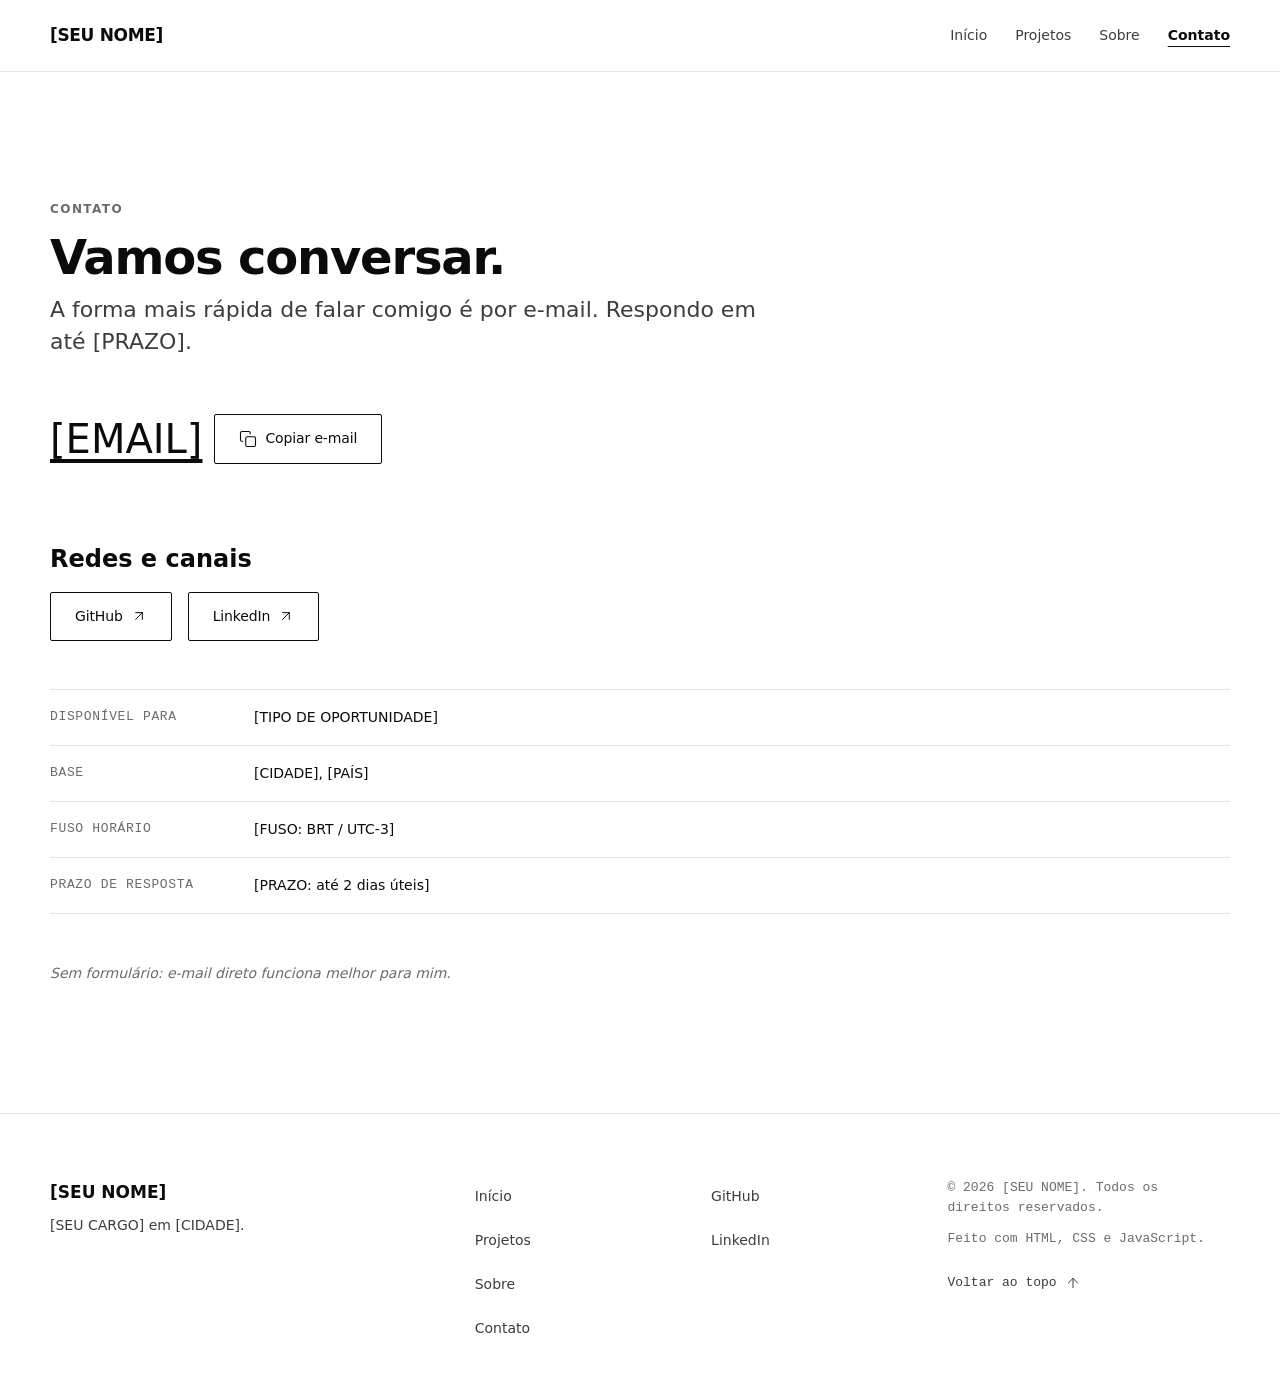
==== contato.html @ 024c649b "feat: implementa site pessoal e portfolio minimalista editorial" ====
<!DOCTYPE html>
<html lang="pt-BR">
<head>
  <meta charset="UTF-8" />
  <meta name="viewport" content="width=device-width, initial-scale=1.0" />
  <!-- TODO(content): substituir pelo nome real -->
  <title>Contato — [SEU NOME]</title>
  <meta name="description" content="Fale com [SEU NOME] por e-mail ou redes sociais. Disponível para [TIPO DE OPORTUNIDADE]." />
  <!-- TODO(content): substituir pelo usuário real do GitHub -->
  <link rel="canonical" href="https://[USUARIO].github.io/contato.html" />

  <!-- Open Graph textual -->
  <meta property="og:type" content="website" />
  <meta property="og:locale" content="pt_BR" />
  <!-- TODO(content): substituir nome e dados OG -->
  <meta property="og:site_name" content="[SEU NOME]" />
  <meta property="og:title" content="Contato — [SEU NOME]" />
  <meta property="og:description" content="Fale com [SEU NOME] por e-mail ou redes sociais. Disponível para [TIPO DE OPORTUNIDADE]." />
  <meta property="og:url" content="https://[USUARIO].github.io/contato.html" />
  <meta name="twitter:card" content="summary" />
  <meta name="theme-color" content="#ffffff" />

  <link rel="stylesheet" href="assets/css/styles.css" />
</head>
<body>
  <a href="#main-content" class="skip-link">Pular para o conteúdo</a>

  <!-- Header Global -->
  <header class="site-header">
    <div class="container site-header__inner">
      <!-- TODO(content): substituir pelo nome real ou marca -->
      <a href="index.html" class="brand" aria-label="Página inicial">[SEU NOME]</a>

      <nav class="site-nav" aria-label="Navegação principal">
        <ul class="site-nav__list">
          <li><a href="index.html" class="site-nav__link">Início</a></li>
          <li><a href="projetos.html" class="site-nav__link">Projetos</a></li>
          <li><a href="sobre.html" class="site-nav__link">Sobre</a></li>
          <li><a href="contato.html" class="site-nav__link" aria-current="page">Contato</a></li>
        </ul>
      </nav>

      <button type="button" class="nav-toggle" data-nav-toggle aria-expanded="false" aria-controls="mobile-nav" aria-label="Abrir menu">
        <svg class="icon icon-menu" width="20" height="20" viewBox="0 0 24 24" fill="none" stroke="currentColor" stroke-width="1.5" stroke-linecap="round" stroke-linejoin="round" aria-hidden="true" focusable="false">
          <line x1="3" y1="12" x2="21" y2="12"></line>
          <line x1="3" y1="6" x2="21" y2="6"></line>
          <line x1="3" y1="18" x2="21" y2="18"></line>
        </svg>
        <svg class="icon icon-close" width="20" height="20" viewBox="0 0 24 24" fill="none" stroke="currentColor" stroke-width="1.5" stroke-linecap="round" stroke-linejoin="round" aria-hidden="true" focusable="false" style="display: none;">
          <line x1="18" y1="6" x2="6" y2="18"></line>
          <line x1="6" y1="6" x2="18" y2="18"></line>
        </svg>
      </button>
    </div>
  </header>

  <!-- Menu Mobile Overlay -->
  <nav id="mobile-nav" class="mobile-menu" data-mobile-menu aria-label="Navegação mobile">
    <ul class="mobile-menu__list">
      <li class="mobile-menu__item"><a href="index.html" class="mobile-menu__link">Início</a></li>
      <li class="mobile-menu__item"><a href="projetos.html" class="mobile-menu__link">Projetos</a></li>
      <li class="mobile-menu__item"><a href="sobre.html" class="mobile-menu__link">Sobre</a></li>
      <li class="mobile-menu__item"><a href="contato.html" class="mobile-menu__link" aria-current="page">Contato</a></li>
    </ul>
  </nav>

  <main id="main-content">
    <section class="section" id="contato-detalhes">
      <div class="container">
        <!-- Cabeçalho da Página -->
        <div class="section-head">
          <span class="section-head__label">Contato</span>
          <h1 class="section-head__title">Vamos conversar.</h1>
          <!-- TODO(content): prazo de resposta -->
          <p class="section-head__lead">A forma mais rápida de falar comigo é por e-mail. Respondo em até [PRAZO].</p>
        </div>

        <!-- Bloco de E-mail com Ação de Copiar -->
        <div class="contact-email-box">
          <div class="contact-email-box__main">
            <!-- TODO(content): e-mail real -->
            <a href="mailto:[EMAIL]" class="contact-email-box__link">[EMAIL]</a>
            <!-- TODO(content): substituir data-email pelo e-mail real -->
            <button type="button" class="btn btn--secondary" data-copy-email data-email="[EMAIL]" data-feedback-id="contact-feedback">
              <svg class="icon icon-copy" width="18" height="18" viewBox="0 0 24 24" fill="none" stroke="currentColor" stroke-width="1.5" stroke-linecap="round" stroke-linejoin="round" aria-hidden="true" focusable="false">
                <rect x="9" y="9" width="13" height="13" rx="2" ry="2"></rect>
                <path d="M5 15H4a2 2 0 0 1-2-2V4a2 2 0 0 1 2-2h9a2 2 0 0 1 2 2v1"></path>
              </svg>
              <span>Copiar e-mail</span>
            </button>
          </div>
          <span class="copy-feedback" data-copy-feedback="contact-feedback" aria-live="polite"></span>
        </div>

        <!-- Redes Sociais com SVGs Inline -->
        <div style="margin-top: var(--space-6);">
          <h2 style="font-size: var(--fs-h3); margin-bottom: var(--space-3);">Redes e canais</h2>
          <div style="display: flex; flex-wrap: wrap; gap: var(--space-4);">
            <!-- TODO(content): link do github -->
            <a href="https://github.com/[USUARIO]" class="btn btn--secondary" target="_blank" rel="noopener noreferrer">
              GitHub
              <span class="sr-only">(abre em nova aba)</span>
              <svg class="icon" width="16" height="16" viewBox="0 0 24 24" fill="none" stroke="currentColor" stroke-width="1.5" stroke-linecap="round" stroke-linejoin="round" aria-hidden="true" focusable="false">
                <line x1="7" y1="17" x2="17" y2="7"></line>
                <polyline points="7 7 17 7 17 17"></polyline>
              </svg>
            </a>
            <!-- TODO(content): link do linkedin -->
            <a href="https://www.linkedin.com/in/[USUARIO]/" class="btn btn--secondary" target="_blank" rel="noopener noreferrer">
              LinkedIn
              <span class="sr-only">(abre em nova aba)</span>
              <svg class="icon" width="16" height="16" viewBox="0 0 24 24" fill="none" stroke="currentColor" stroke-width="1.5" stroke-linecap="round" stroke-linejoin="round" aria-hidden="true" focusable="false">
                <line x1="7" y1="17" x2="17" y2="7"></line>
                <polyline points="7 7 17 7 17 17"></polyline>
              </svg>
            </a>
          </div>
        </div>

        <!-- Tabela / Lista de Detalhes -->
        <dl class="contact-details">
          <div class="contact-details__row">
            <dt class="contact-details__dt">Disponível para</dt>
            <!-- TODO(content): tipo de oportunidade -->
            <dd class="contact-details__dd">[TIPO DE OPORTUNIDADE]</dd>
          </div>
          <div class="contact-details__row">
            <dt class="contact-details__dt">Base</dt>
            <!-- TODO(content): localização -->
            <dd class="contact-details__dd">[CIDADE], [PAÍS]</dd>
          </div>
          <div class="contact-details__row">
            <dt class="contact-details__dt">Fuso horário</dt>
            <!-- TODO(content): fuso horário -->
            <dd class="contact-details__dd">[FUSO: BRT / UTC-3]</dd>
          </div>
          <div class="contact-details__row">
            <dt class="contact-details__dt">Prazo de resposta</dt>
            <!-- TODO(content): prazo de resposta -->
            <dd class="contact-details__dd">[PRAZO: até 2 dias úteis]</dd>
          </div>
        </dl>

        <!-- Nota Editorial -->
        <p class="contact-note">Sem formulário: e-mail direto funciona melhor para mim.</p>
      </div>
    </section>
  </main>

  <!-- Footer Global -->
  <footer class="site-footer">
    <div class="container site-footer__grid">
      <div>
        <!-- TODO(content): substituir pelo nome real e cargo -->
        <p class="site-footer__brand-title">[SEU NOME]</p>
        <p class="site-footer__tagline">[SEU CARGO] em [CIDADE].</p>
      </div>

      <nav aria-label="Navegação secundária do rodapé">
        <ul class="site-footer__nav-list">
          <li><a href="index.html" class="site-footer__link">Início</a></li>
          <li><a href="projetos.html" class="site-footer__link">Projetos</a></li>
          <li><a href="sobre.html" class="site-footer__link">Sobre</a></li>
          <li><a href="contato.html" class="site-footer__link" aria-current="page">Contato</a></li>
        </ul>
      </nav>

      <ul class="site-footer__social-list" aria-label="Redes sociais">
        <li>
          <a href="https://github.com/[USUARIO]" class="site-footer__link" target="_blank" rel="noopener noreferrer">
            GitHub <span class="sr-only">(abre em nova aba)</span>
          </a>
        </li>
        <li>
          <a href="https://www.linkedin.com/in/[USUARIO]/" class="site-footer__link" target="_blank" rel="noopener noreferrer">
            LinkedIn <span class="sr-only">(abre em nova aba)</span>
          </a>
        </li>
      </ul>

      <div class="site-footer__meta">
        <p>© <span data-year>2026</span> [SEU NOME]. Todos os direitos reservados.</p>
        <p>Feito com HTML, CSS e JavaScript.</p>
        <a href="#contato-detalhes" class="site-footer__back-to-top" data-back-to-top>
          Voltar ao topo
          <svg class="icon" width="16" height="16" viewBox="0 0 24 24" fill="none" stroke="currentColor" stroke-width="1.5" stroke-linecap="round" stroke-linejoin="round" aria-hidden="true" focusable="false">
            <line x1="12" y1="19" x2="12" y2="5"></line>
            <polyline points="5 12 12 5 19 12"></polyline>
          </svg>
        </a>
      </div>
    </div>
  </footer>

  <script src="assets/js/main.js" defer></script>
</body>
</html>
---- assets/css/styles.css ----
@layer reset, tokens, base, layout, components, utilities;

/* ==========================================================================
   Camada: Tokens do Design System
   ========================================================================== */
@layer tokens {
  :root {
    /* ---- Cor ---- */
    --color-bg: #ffffff;
    --color-bg-subtle: #f5f5f5;
    --color-ink: #0b0b0b;
    --color-ink-2: #3d3d3d;
    --color-ink-3: #6b6b6b;
    --color-line: #e4e4e4;
    --color-line-strong: #bdbdbd;
    --color-line-interactive: #8a8a8a;
    --color-inverse-bg: #0b0b0b;
    --color-inverse-ink: #ffffff;
    --color-inverse-muted: #b3b3b3;
    --color-focus: #0b0b0b;
    --color-focus-inverse: #ffffff;

    /* ---- Tipografia ---- */
    --font-sans: ui-sans-serif, system-ui, -apple-system, "Segoe UI", Roboto,
      "Helvetica Neue", Arial, sans-serif;
    --font-mono: ui-monospace, SFMono-Regular, "SF Mono", Menlo, Consolas,
      "Liberation Mono", monospace;

    --fs-display: clamp(2.75rem, 9vw, 6.5rem);
    --fs-h1: clamp(2.5rem, 6vw, 4.5rem);
    --fs-h2: clamp(2rem, 4.5vw, 3rem);
    --fs-h3: clamp(1.25rem, 1.1rem + 0.5vw, 1.5rem);
    --fs-lead: clamp(1.125rem, 1rem + 0.5vw, 1.375rem);
    --fs-body: clamp(1rem, 0.97rem + 0.15vw, 1.0625rem);
    --fs-small: 0.875rem;
    --fs-label: 0.75rem;
    --fs-mono: 0.8125rem;
    --fs-tag: 0.6875rem;

    --lh-display: 0.92;
    --lh-h1: 1;
    --lh-h2: 1.05;
    --lh-h3: 1.25;
    --lh-lead: 1.45;
    --lh-body: 1.65;
    --lh-small: 1.5;

    --tracking-display: -0.05em;
    --tracking-h1: -0.035em;
    --tracking-h2: -0.025em;
    --tracking-h3: -0.01em;
    --tracking-label: 0.12em;

    /* ---- Espaço (escala de 4px) ---- */
    --space-1: 0.25rem;  /*  4px */
    --space-2: 0.5rem;   /*  8px */
    --space-3: 0.75rem;  /* 12px */
    --space-4: 1rem;     /* 16px */
    --space-5: 1.5rem;   /* 24px */
    --space-6: 2rem;     /* 32px */
    --space-7: 3rem;     /* 48px */
    --space-8: 4rem;     /* 64px */
    --space-9: 6rem;     /* 96px */
    --space-10: 8rem;    /* 128px */

    /* ---- Layout ---- */
    --container: 73.75rem;                    /* 1180px */
    --gutter: clamp(1.25rem, 5vw, 3rem);
    --section-y: clamp(4rem, 10vw, 8rem);
    --header-h: 4rem; /* mobile: 64px; 72px a partir de 768px */
    --prose-max: 68ch;
    --lead-max: 56ch;

    /* ---- Borda ---- */
    --border: 1px solid var(--color-line);
    --border-strong: 1px solid var(--color-line-strong);
    --radius: 2px;

    /* ---- Movimento ---- */
    --ease-out: cubic-bezier(0.22, 1, 0.36, 1);
    --dur-fast: 150ms;
    --dur-base: 250ms;
    --dur-slow: 600ms;

    /* ---- Camadas ---- */
    --z-header: 100;
    --z-menu: 200;
    --z-skip: 300;
  }

  @media (min-width: 768px) {
    :root {
      --header-h: 4.5rem; /* 72px */
    }
  }

  @media (prefers-reduced-motion: reduce) {
    *,
    *::before,
    *::after {
      animation-duration: 0.01ms !important;
      animation-iteration-count: 1 !important;
      transition-duration: 0.01ms !important;
      scroll-behavior: auto !important;
    }
  }
}

/* ==========================================================================
   Camada: Reset Essencial
   ========================================================================== */
@layer reset {
  *,
  *::before,
  *::after {
    box-sizing: border-box;
    margin: 0;
    padding: 0;
  }

  html {
    scroll-behavior: smooth;
    -webkit-text-size-adjust: 100%;
  }

  body {
    min-height: 100vh;
    text-rendering: optimizeSpeed;
  }

  img,
  svg {
    display: block;
    max-width: 100%;
    height: auto;
  }

  button,
  input,
  textarea,
  select {
    font: inherit;
    color: inherit;
  }

  button {
    background: none;
    border: 0;
    cursor: pointer;
    padding: 0;
  }

  a {
    color: inherit;
    text-decoration: none;
  }

  ul,
  ol {
    list-style: none;
  }

  figure {
    margin: 0;
  }
}

/* ==========================================================================
   Camada: Base
   ========================================================================== */
@layer base {
  body {
    background-color: var(--color-bg);
    color: var(--color-ink);
    font-family: var(--font-sans);
    font-size: var(--fs-body);
    line-height: var(--lh-body);
    -webkit-font-smoothing: antialiased;
    -moz-osx-font-smoothing: grayscale;
  }

  ::selection {
    background-color: var(--color-ink);
    color: var(--color-bg);
  }

  :focus-visible {
    outline: 2px solid var(--color-focus);
    outline-offset: 2px;
  }

  h1,
  h2,
  h3,
  h4 {
    font-weight: 600;
    color: var(--color-ink);
    text-wrap: balance;
  }

  p {
    text-wrap: pretty;
  }

  hr {
    border: 0;
    border-top: 1px solid var(--color-line);
    margin: var(--space-6) 0;
  }
}

/* ==========================================================================
   Camada: Layout
   ========================================================================== */
@layer layout {
  .container {
    width: min(100% - (var(--gutter) * 2), var(--container));
    margin-inline: auto;
  }

  .section {
    padding-block: var(--section-y);
    border-bottom: 1px solid var(--color-line);
  }

  .section:last-of-type {
    border-bottom: 0;
  }

  /* ---- Header ---- */
  .site-header {
    position: sticky;
    top: 0;
    height: var(--header-h);
    background-color: var(--color-bg);
    border-bottom: 1px solid var(--color-line);
    z-index: var(--z-header);
  }

  .site-header__inner {
    height: 100%;
    display: flex;
    align-items: center;
    justify-content: space-between;
  }

  .brand {
    font-size: var(--fs-body);
    font-weight: 600;
    letter-spacing: -0.02em;
    color: var(--color-ink);
    display: inline-flex;
    align-items: center;
    min-height: 44px;
  }

  .brand:hover {
    color: var(--color-ink-2);
  }

  .site-nav {
    display: none;
  }

  @media (min-width: 768px) {
    .site-nav {
      display: flex;
    }

    .site-nav__list {
      display: flex;
      gap: 28px;
      align-items: center;
    }

    .site-nav__link {
      display: inline-flex;
      align-items: center;
      min-height: 44px;
      font-size: var(--fs-small);
      color: var(--color-ink-2);
      transition: color var(--dur-fast) var(--ease-out);
    }

    .site-nav__link:hover {
      color: var(--color-ink);
    }

    .site-nav__link[aria-current="page"] {
      color: var(--color-ink);
      font-weight: 600;
      text-decoration: underline;
      text-underline-offset: 6px;
      text-decoration-thickness: 1px;
    }
  }

  .nav-toggle {
    display: flex;
    align-items: center;
    justify-content: center;
    width: 44px;
    height: 44px;
    color: var(--color-ink);
    border: 1px solid transparent;
    border-radius: var(--radius);
  }

  .nav-toggle:focus-visible {
    border-color: var(--color-focus);
  }

  @media (min-width: 768px) {
    .nav-toggle {
      display: none;
    }
  }

  /* ---- Menu Mobile Overlay ---- */
  .mobile-menu {
    position: fixed;
    top: var(--header-h);
    left: 0;
    width: 100%;
    height: calc(100vh - var(--header-h));
    background-color: var(--color-bg);
    z-index: var(--z-menu);
    padding: var(--space-6) var(--gutter);
    display: flex;
    flex-direction: column;
    visibility: hidden;
    opacity: 0;
    pointer-events: none;
    transform: translateY(-8px);
    transition: opacity var(--dur-base) var(--ease-out),
      transform var(--dur-base) var(--ease-out),
      visibility var(--dur-base);
  }

  .mobile-menu.is-open {
    visibility: visible;
    opacity: 1;
    pointer-events: auto;
    transform: translateY(0);
  }

  .mobile-menu__list {
    display: flex;
    flex-direction: column;
  }

  .mobile-menu__item {
    border-bottom: 1px solid var(--color-line);
  }

  .mobile-menu__link {
    display: flex;
    align-items: center;
    min-height: 56px;
    font-size: var(--fs-h2);
    font-weight: 600;
    letter-spacing: var(--tracking-h2);
    color: var(--color-ink);
  }

  .mobile-menu__link[aria-current="page"] {
    text-decoration: underline;
    text-underline-offset: 6px;
  }

  /* ---- Footer ---- */
  .site-footer {
    background-color: var(--color-bg);
    border-top: 1px solid var(--color-line);
    padding-block: var(--space-8) var(--space-6);
  }

  .site-footer__grid {
    display: grid;
    grid-template-columns: 1fr;
    gap: var(--space-6);
  }

  @media (min-width: 768px) {
    .site-footer__grid {
      grid-template-columns: 2fr 1fr 1fr 1.5fr;
      gap: var(--space-7);
    }
  }

  .site-footer__brand-title {
    font-size: var(--fs-body);
    font-weight: 600;
    margin-bottom: var(--space-2);
  }

  .site-footer__tagline {
    font-size: var(--fs-small);
    color: var(--color-ink-2);
    max-width: 32ch;
  }

  .site-footer__nav-list,
  .site-footer__social-list {
    display: flex;
    flex-direction: column;
    gap: var(--space-2);
  }

  .site-footer__link {
    display: inline-flex;
    align-items: center;
    min-height: 36px;
    font-size: var(--fs-small);
    color: var(--color-ink-2);
    transition: color var(--dur-fast) var(--ease-out);
  }

  .site-footer__link:hover {
    color: var(--color-ink);
  }

  .site-footer__meta {
    font-family: var(--font-mono);
    font-size: var(--fs-mono);
    color: var(--color-ink-3);
    line-height: 1.5;
    display: flex;
    flex-direction: column;
    gap: var(--space-3);
  }

  .site-footer__back-to-top {
    display: inline-flex;
    align-items: center;
    gap: var(--space-2);
    font-family: var(--font-mono);
    font-size: var(--fs-mono);
    color: var(--color-ink-2);
    min-height: 44px;
  }

  .site-footer__back-to-top:hover {
    color: var(--color-ink);
  }
}

/* ==========================================================================
   Camada: Componentes
   ========================================================================== */
@layer components {
  /* ---- Botões ---- */
  .btn {
    display: inline-flex;
    align-items: center;
    justify-content: center;
    gap: var(--space-2);
    min-height: 44px;
    padding: 12px 24px;
    border-radius: var(--radius);
    font-size: var(--fs-small);
    font-weight: 500;
    letter-spacing: -0.01em;
    cursor: pointer;
    text-align: center;
    transition: background-color var(--dur-fast) var(--ease-out),
      color var(--dur-fast) var(--ease-out),
      border-color var(--dur-fast) var(--ease-out),
      transform var(--dur-fast) var(--ease-out);
  }

  .btn:active {
    transform: translateY(1px);
  }

  .btn--primary {
    background-color: var(--color-ink);
    color: var(--color-bg);
    border: 1px solid var(--color-ink);
  }

  .btn--primary:hover {
    background-color: #262626;
    border-color: #262626;
  }

  .btn--secondary {
    background-color: transparent;
    color: var(--color-ink);
    border: 1px solid var(--color-ink);
  }

  .btn--secondary:hover {
    background-color: var(--color-ink);
    color: var(--color-bg);
  }

  .btn--inverse {
    background-color: var(--color-inverse-ink);
    color: var(--color-inverse-bg);
    border: 1px solid var(--color-inverse-ink);
  }

  .btn--inverse:hover {
    background-color: #e4e4e4;
  }

  .btn--inverse:focus-visible {
    outline-color: var(--color-focus-inverse);
  }

  .btn--ghost {
    background-color: transparent;
    color: var(--color-ink);
    border: 0;
    padding: 0;
    min-height: 44px;
    text-decoration: underline;
    text-underline-offset: 4px;
  }

  .btn--ghost:hover {
    color: var(--color-ink-2);
  }

  /* ---- Tags ---- */
  .tag-list {
    display: flex;
    flex-wrap: wrap;
    gap: var(--space-2);
  }

  .tag {
    font-family: var(--font-mono);
    font-size: var(--fs-tag);
    text-transform: uppercase;
    letter-spacing: 0.08em;
    padding: 4px 8px;
    border: 1px solid var(--color-line-strong);
    border-radius: var(--radius);
    color: var(--color-ink-2);
    background-color: transparent;
    user-select: none;
  }

  /* ---- Section Header ---- */
  .section-head {
    margin-bottom: var(--space-6);
  }

  @media (min-width: 768px) {
    .section-head {
      margin-bottom: var(--space-7);
      display: flex;
      flex-direction: column;
    }

    .section-head--with-action {
      display: grid;
      grid-template-columns: 1fr auto;
      align-items: flex-end;
      gap: var(--space-4);
    }
  }

  .section-head__label {
    font-size: var(--fs-label);
    font-weight: 600;
    text-transform: uppercase;
    letter-spacing: var(--tracking-label);
    color: var(--color-ink-3);
    margin-bottom: var(--space-3);
    display: block;
  }

  .section-head__title {
    font-size: var(--fs-h2);
    letter-spacing: var(--tracking-h2);
    line-height: var(--lh-h2);
    color: var(--color-ink);
    margin-bottom: var(--space-3);
  }

  .section-head__lead {
    font-size: var(--fs-lead);
    line-height: var(--lh-lead);
    color: var(--color-ink-2);
    max-width: var(--lead-max);
  }

  .section-head__action {
    margin-top: var(--space-4);
  }

  @media (min-width: 768px) {
    .section-head__action {
      margin-top: 0;
    }
  }

  /* ---- Hero ---- */
  .hero {
    padding-top: clamp(3rem, 8vh, 6rem);
    padding-bottom: var(--section-y);
    border-bottom: 1px solid var(--color-line);
  }

  .hero__status {
    display: inline-flex;
    align-items: center;
    gap: var(--space-2);
    font-size: var(--fs-label);
    font-weight: 600;
    text-transform: uppercase;
    letter-spacing: var(--tracking-label);
    color: var(--color-ink-3);
    margin-bottom: var(--space-4);
  }

  .hero__status-dot {
    width: 6px;
    height: 6px;
    border-radius: 50%;
    background-color: var(--color-ink);
  }

  .hero__title {
    font-size: var(--fs-display);
    line-height: var(--lh-display);
    letter-spacing: var(--tracking-display);
    color: var(--color-ink);
    margin-bottom: var(--space-3);
  }

  .hero__role {
    font-size: var(--fs-lead);
    color: var(--color-ink-2);
    margin-bottom: var(--space-4);
    font-weight: 500;
  }

  .hero__lead {
    font-size: var(--fs-lead);
    line-height: var(--lh-lead);
    color: var(--color-ink);
    max-width: var(--lead-max);
    margin-bottom: var(--space-3);
  }

  .hero__bio {
    font-size: var(--fs-body);
    line-height: var(--lh-body);
    color: var(--color-ink-2);
    max-width: var(--lead-max);
    margin-bottom: var(--space-6);
  }

  .hero__actions {
    display: flex;
    flex-direction: column;
    gap: var(--space-3);
    margin-bottom: var(--space-7);
  }

  @media (min-width: 640px) {
    .hero__actions {
      flex-direction: row;
      align-items: center;
    }
  }

  .hero__meta {
    display: grid;
    grid-template-columns: 1fr;
    gap: var(--space-4);
    padding-top: var(--space-5);
    border-top: 1px solid var(--color-line);
  }

  @media (min-width: 640px) {
    .hero__meta {
      grid-template-columns: repeat(3, 1fr);
    }
  }

  .hero__meta-item {
    display: flex;
    flex-direction: column;
    gap: var(--space-1);
  }

  .hero__meta-label {
    font-family: var(--font-mono);
    font-size: var(--fs-tag);
    text-transform: uppercase;
    letter-spacing: 0.08em;
    color: var(--color-ink-3);
  }

  .hero__meta-value {
    font-size: var(--fs-small);
    color: var(--color-ink);
  }

  /* ---- Project Card ---- */
  .projects-grid {
    display: grid;
    grid-template-columns: 1fr;
    gap: var(--space-4);
  }

  @media (min-width: 640px) {
    .projects-grid {
      grid-template-columns: repeat(2, 1fr);
      gap: var(--space-5);
    }
  }

  @media (min-width: 1024px) {
    .projects-grid {
      grid-template-columns: repeat(3, 1fr);
      gap: var(--space-5);
    }
  }

  .project-card {
    border: 1px solid var(--color-line);
    border-radius: var(--radius);
    background-color: var(--color-bg);
    transition: border-color var(--dur-base) var(--ease-out),
      transform var(--dur-base) var(--ease-out);
    display: flex;
    flex-direction: column;
  }

  .project-card:hover {
    border-color: var(--color-ink);
    transform: translateY(-2px);
  }

  .project-card:focus-within {
    border-color: var(--color-ink);
  }

  .project-card__link {
    display: flex;
    flex-direction: column;
    height: 100%;
    color: inherit;
  }

  .project-card__media {
    aspect-ratio: 16 / 10;
    background-color: var(--color-bg-subtle);
    overflow: hidden;
    border-bottom: 1px solid var(--color-line);
    position: relative;
  }

  .project-card__media img {
    width: 100%;
    height: 100%;
    object-fit: cover;
    filter: grayscale(1) contrast(1.05);
    transition: transform var(--dur-base) var(--ease-out);
  }

  .project-card:hover .project-card__media img {
    transform: scale(1.03);
  }

  .project-card__body {
    padding: var(--space-4);
    display: flex;
    flex-direction: column;
    flex-grow: 1;
    gap: var(--space-2);
  }

  @media (min-width: 768px) {
    .project-card__body {
      padding: var(--space-5);
    }
  }

  .project-card__meta {
    font-family: var(--font-mono);
    font-size: var(--fs-mono);
    color: var(--color-ink-3);
    display: flex;
    align-items: center;
    gap: var(--space-2);
  }

  .project-card__title {
    font-size: var(--fs-h3);
    line-height: var(--lh-h3);
    letter-spacing: var(--tracking-h3);
    color: var(--color-ink);
  }

  .project-card__summary {
    font-size: var(--fs-small);
    line-height: var(--lh-small);
    color: var(--color-ink-2);
    display: -webkit-box;
    -webkit-line-clamp: 2;
    -webkit-box-orient: vertical;
    overflow: hidden;
    margin-bottom: var(--space-2);
  }

  .project-card__footer {
    margin-top: auto;
    display: flex;
    align-items: center;
    justify-content: space-between;
    padding-top: var(--space-3);
    border-top: 1px solid var(--color-line);
  }

  .project-card__cta {
    display: inline-flex;
    align-items: center;
    gap: var(--space-1);
    font-size: var(--fs-small);
    font-weight: 500;
    color: var(--color-ink);
  }

  /* ---- Filtros (projetos.html) ---- */
  .filters {
    display: none;
    margin-bottom: var(--space-6);
  }

  html.js .filters {
    display: flex;
    flex-direction: column;
    gap: var(--space-3);
  }

  @media (min-width: 768px) {
    html.js .filters {
      flex-direction: row;
      align-items: center;
      justify-content: space-between;
    }
  }

  .filters__list {
    display: flex;
    flex-wrap: wrap;
    gap: var(--space-2);
  }

  .filter-btn {
    height: 40px;
    padding-inline: 16px;
    font-family: var(--font-mono);
    font-size: var(--fs-tag);
    text-transform: uppercase;
    letter-spacing: 0.08em;
    border: 1px solid var(--color-line-interactive);
    border-radius: var(--radius);
    color: var(--color-ink);
    background-color: transparent;
    transition: border-color var(--dur-fast), background-color var(--dur-fast),
      color var(--dur-fast);
  }

  .filter-btn:hover {
    border-color: var(--color-ink);
  }

  .filter-btn[aria-pressed="true"] {
    background-color: var(--color-ink);
    color: var(--color-bg);
    border-color: var(--color-ink);
  }

  .filters__status {
    font-family: var(--font-mono);
    font-size: var(--fs-mono);
    color: var(--color-ink-3);
  }

  /* ---- Estado Vazio ---- */
  .empty-state {
    display: none;
    text-align: center;
    padding-block: var(--space-8);
    grid-column: 1 / -1;
  }

  .empty-state.is-visible {
    display: block;
  }

  .empty-state__title {
    font-size: var(--fs-h3);
    margin-bottom: var(--space-2);
  }

  .empty-state__text {
    font-size: var(--fs-small);
    color: var(--color-ink-2);
    margin-bottom: var(--space-5);
  }

  /* ---- Faixa de Contato Invertida ---- */
  .contact-strip {
    background-color: var(--color-inverse-bg);
    color: var(--color-inverse-ink);
    padding-block: var(--section-y);
  }

  .contact-strip .section-head__label {
    color: var(--color-inverse-muted);
  }

  .contact-strip .section-head__title {
    color: var(--color-inverse-ink);
  }

  .contact-strip .section-head__lead {
    color: var(--color-inverse-muted);
  }

  .contact-strip__box {
    display: flex;
    flex-direction: column;
    gap: var(--space-5);
    margin-top: var(--space-6);
  }

  .contact-strip__email-row {
    display: flex;
    flex-direction: column;
    gap: var(--space-3);
  }

  @media (min-width: 640px) {
    .contact-strip__email-row {
      flex-direction: row;
      align-items: center;
    }
  }

  .contact-strip__email {
    font-size: clamp(1.25rem, 4vw, 2.25rem);
    font-weight: 500;
    color: var(--color-inverse-ink);
    text-decoration: underline;
    text-underline-offset: 6px;
  }

  .contact-strip__email:hover {
    color: var(--color-inverse-muted);
  }

  .contact-strip__actions {
    display: flex;
    flex-wrap: wrap;
    align-items: center;
    gap: var(--space-4);
  }

  .contact-strip__socials {
    display: flex;
    flex-wrap: wrap;
    gap: var(--space-4);
    margin-top: var(--space-4);
    padding-top: var(--space-5);
    border-top: 1px solid #262626;
  }

  .contact-strip__social-link {
    display: inline-flex;
    align-items: center;
    gap: var(--space-1);
    font-size: var(--fs-small);
    color: var(--color-inverse-muted);
    min-height: 44px;
    transition: color var(--dur-fast);
  }

  .contact-strip__social-link:hover {
    color: var(--color-inverse-ink);
  }

  /* ---- Página Sobre (sobre.html) ---- */
  .about-intro {
    display: grid;
    grid-template-columns: 1fr;
    gap: var(--space-6);
    margin-bottom: var(--space-8);
  }

  @media (min-width: 900px) {
    .about-intro {
      grid-template-columns: 5fr 7fr;
      gap: var(--space-8);
      align-items: flex-start;
    }
  }

  .about-portrait {
    aspect-ratio: 4 / 5;
    background-color: var(--color-bg-subtle);
    border: 1px solid var(--color-line);
    overflow: hidden;
  }

  .about-portrait img {
    width: 100%;
    height: 100%;
    object-fit: cover;
    filter: grayscale(1) contrast(1.05);
  }

  .about-portrait figcaption {
    font-family: var(--font-mono);
    font-size: var(--fs-mono);
    color: var(--color-ink-3);
    margin-top: var(--space-2);
  }

  .about-bio {
    font-size: var(--fs-body);
    line-height: var(--lh-body);
    color: var(--color-ink);
    max-width: var(--prose-max);
    display: flex;
    flex-direction: column;
    gap: var(--space-4);
  }

  .about-bio p {
    color: var(--color-ink-2);
  }

  .stack-grid {
    display: grid;
    grid-template-columns: 1fr;
    gap: var(--space-6);
  }

  @media (min-width: 768px) {
    .stack-grid {
      grid-template-columns: repeat(3, 1fr);
    }
  }

  .stack-group__title {
    font-size: var(--fs-small);
    font-weight: 600;
    margin-bottom: var(--space-3);
    text-transform: uppercase;
    letter-spacing: 0.05em;
  }

  .timeline {
    display: flex;
    flex-direction: column;
    border-top: 1px solid var(--color-line);
  }

  .timeline__item {
    display: grid;
    grid-template-columns: 1fr;
    gap: var(--space-2);
    padding-block: var(--space-5);
    border-bottom: 1px solid var(--color-line);
  }

  @media (min-width: 768px) {
    .timeline__item {
      grid-template-columns: 180px 1fr;
      gap: var(--space-6);
    }
  }

  .timeline__period {
    font-family: var(--font-mono);
    font-size: var(--fs-mono);
    color: var(--color-ink-3);
  }

  .timeline__role {
    font-size: var(--fs-body);
    font-weight: 600;
    color: var(--color-ink);
    margin-bottom: var(--space-1);
  }

  .timeline__desc {
    font-size: var(--fs-small);
    color: var(--color-ink-2);
    line-height: var(--lh-small);
  }

  .principles-grid {
    display: grid;
    grid-template-columns: 1fr;
    gap: var(--space-6);
  }

  @media (min-width: 768px) {
    .principles-grid {
      grid-template-columns: repeat(3, 1fr);
    }
  }

  .principle-card__title {
    font-size: var(--fs-h3);
    margin-bottom: var(--space-2);
  }

  .principle-card__text {
    font-size: var(--fs-small);
    color: var(--color-ink-2);
    line-height: var(--lh-small);
  }

  /* ---- Página de Contato (contato.html) ---- */
  .contact-email-box {
    margin-block: var(--space-6);
    display: flex;
    flex-direction: column;
    gap: var(--space-4);
  }

  .contact-email-box__main {
    display: flex;
    flex-direction: column;
    gap: var(--space-3);
  }

  @media (min-width: 640px) {
    .contact-email-box__main {
      flex-direction: row;
      align-items: center;
    }
  }

  .contact-email-box__link {
    font-size: clamp(1.5rem, 5vw, 2.5rem);
    font-weight: 500;
    color: var(--color-ink);
    text-decoration: underline;
    text-underline-offset: 6px;
  }

  .copy-feedback {
    font-family: var(--font-mono);
    font-size: var(--fs-mono);
    color: var(--color-ink-2);
    min-height: 20px;
    display: inline-flex;
    align-items: center;
    gap: var(--space-1);
  }

  .contact-details {
    display: grid;
    grid-template-columns: 1fr;
    border-top: 1px solid var(--color-line);
    margin-block: var(--space-7);
  }

  .contact-details__row {
    display: grid;
    grid-template-columns: 1fr;
    gap: var(--space-1);
    padding-block: var(--space-4);
    border-bottom: 1px solid var(--color-line);
  }

  @media (min-width: 640px) {
    .contact-details__row {
      grid-template-columns: 200px 1fr;
    }
  }

  .contact-details__dt {
    font-family: var(--font-mono);
    font-size: var(--fs-mono);
    color: var(--color-ink-3);
    text-transform: uppercase;
    letter-spacing: 0.05em;
  }

  .contact-details__dd {
    font-size: var(--fs-small);
    color: var(--color-ink);
  }

  .contact-note {
    font-size: var(--fs-small);
    color: var(--color-ink-3);
    font-style: italic;
    margin-top: var(--space-4);
  }
}

/* ==========================================================================
   Camada: Utilitários
   ========================================================================== */
@layer utilities {
  .sr-only {
    position: absolute;
    width: 1px;
    height: 1px;
    padding: 0;
    margin: -1px;
    overflow: hidden;
    clip: rect(0, 0, 0, 0);
    white-space: nowrap;
    border: 0;
  }

  .skip-link {
    position: absolute;
    top: -100px;
    left: var(--space-4);
    background-color: var(--color-ink);
    color: var(--color-bg);
    padding: var(--space-3) var(--space-4);
    z-index: var(--z-skip);
    font-size: var(--fs-small);
    font-weight: 600;
    border-radius: var(--radius);
    transition: top var(--dur-fast) var(--ease-out);
  }

  .skip-link:focus {
    top: var(--space-4);
  }

  .no-scroll {
    overflow: hidden;
  }

  /* ---- Reveal ao Rolar ---- */
  html.js [data-reveal] {
    opacity: 0;
    transform: translateY(14px);
    transition: opacity var(--dur-slow) var(--ease-out),
      transform var(--dur-slow) var(--ease-out);
  }

  html.js [data-reveal].is-revealed {
    opacity: 1;
    transform: translateY(0);
  }
}
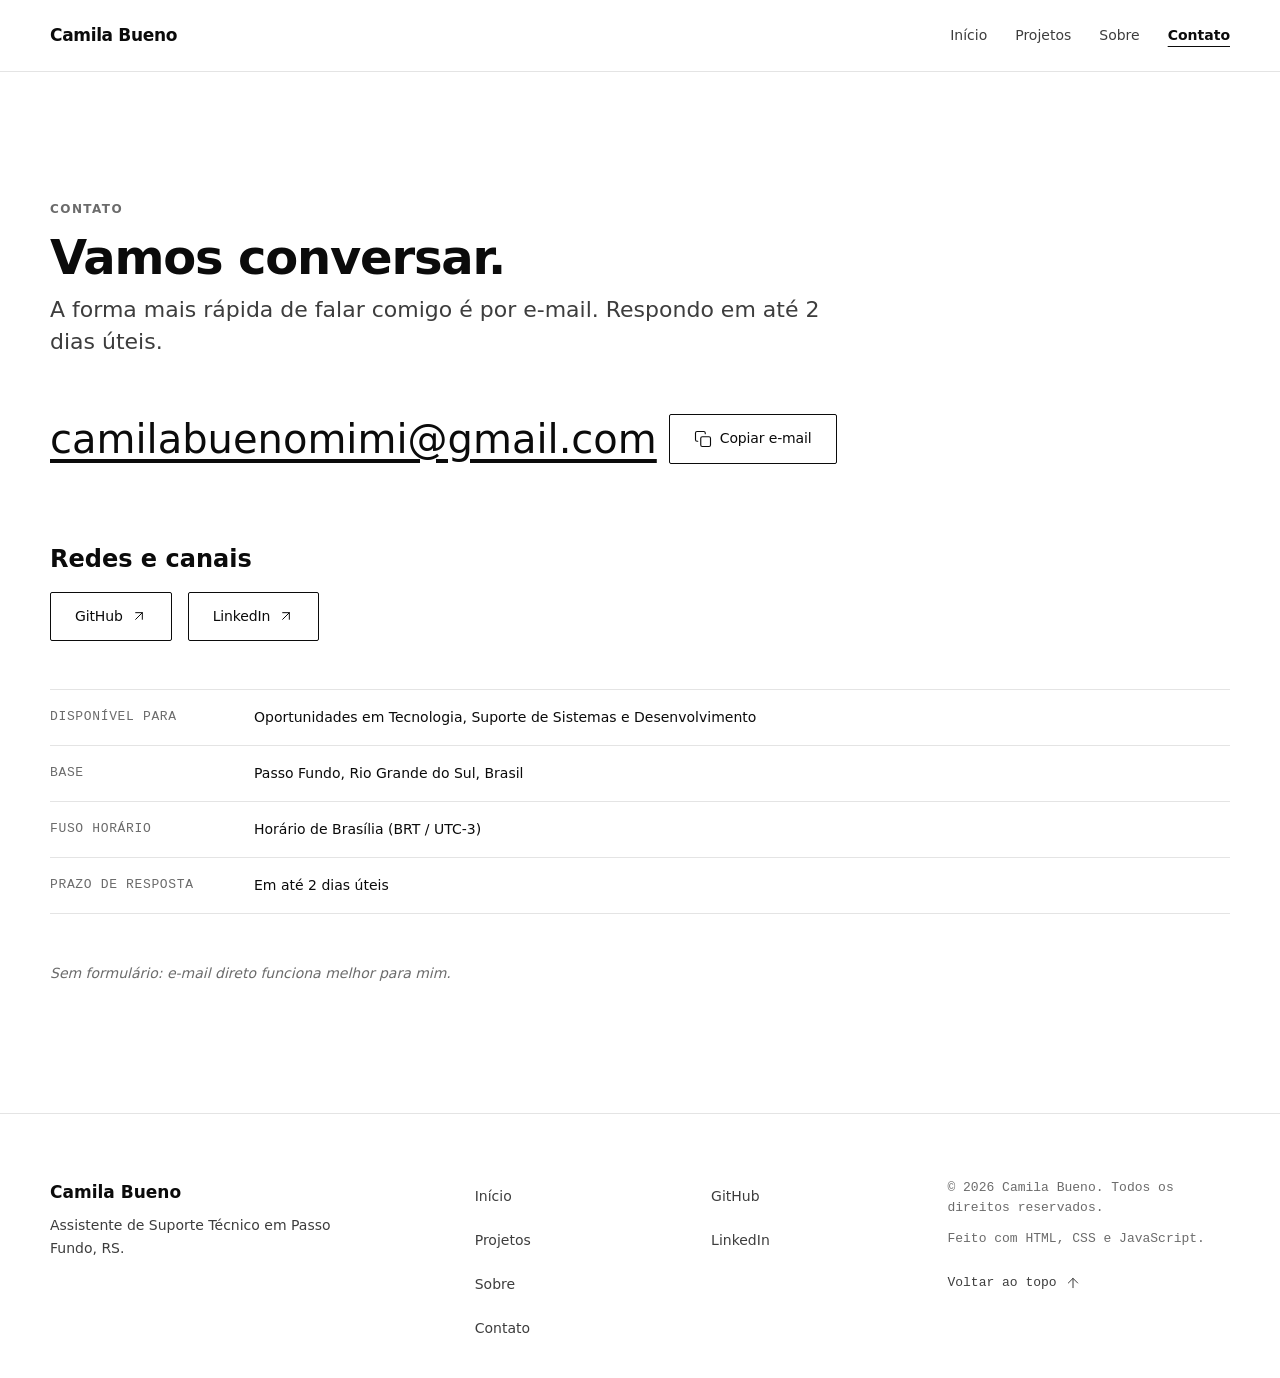
==== commit 044834cf: "feat: personaliza site com dados profissionais reais de Camila Bueno" ====
--- a/contato.html
+++ b/contato.html
@@ -3,20 +3,18 @@
 <head>
   <meta charset="UTF-8" />
   <meta name="viewport" content="width=device-width, initial-scale=1.0" />
-  <!-- TODO(content): substituir pelo nome real -->
-  <title>Contato — [SEU NOME]</title>
-  <meta name="description" content="Fale com [SEU NOME] por e-mail ou redes sociais. Disponível para [TIPO DE OPORTUNIDADE]." />
-  <!-- TODO(content): substituir pelo usuário real do GitHub -->
-  <link rel="canonical" href="https://[USUARIO].github.io/contato.html" />
+  <!-- Dados de SEO -->
+  <title>Contato — Camila Bueno</title>
+  <meta name="description" content="Entre em contato com Camila Bueno por e-mail ou redes sociais. Assistente de Suporte Técnico na Tekplan Informática em Passo Fundo, RS." />
+  <link rel="canonical" href="https://camilabuenomimi-art.github.io/contato.html" />
 
   <!-- Open Graph textual -->
   <meta property="og:type" content="website" />
   <meta property="og:locale" content="pt_BR" />
-  <!-- TODO(content): substituir nome e dados OG -->
-  <meta property="og:site_name" content="[SEU NOME]" />
-  <meta property="og:title" content="Contato — [SEU NOME]" />
-  <meta property="og:description" content="Fale com [SEU NOME] por e-mail ou redes sociais. Disponível para [TIPO DE OPORTUNIDADE]." />
-  <meta property="og:url" content="https://[USUARIO].github.io/contato.html" />
+  <meta property="og:site_name" content="Camila Bueno" />
+  <meta property="og:title" content="Contato — Camila Bueno" />
+  <meta property="og:description" content="Entre em contato com Camila Bueno por e-mail ou redes sociais. Assistente de Suporte Técnico na Tekplan Informática em Passo Fundo, RS." />
+  <meta property="og:url" content="https://camilabuenomimi-art.github.io/contato.html" />
   <meta name="twitter:card" content="summary" />
   <meta name="theme-color" content="#ffffff" />
 
@@ -28,8 +26,7 @@
   <!-- Header Global -->
   <header class="site-header">
     <div class="container site-header__inner">
-      <!-- TODO(content): substituir pelo nome real ou marca -->
-      <a href="index.html" class="brand" aria-label="Página inicial">[SEU NOME]</a>
+      <a href="index.html" class="brand" aria-label="Página inicial">Camila Bueno</a>
 
       <nav class="site-nav" aria-label="Navegação principal">
         <ul class="site-nav__list">
@@ -71,17 +68,14 @@
         <div class="section-head">
           <span class="section-head__label">Contato</span>
           <h1 class="section-head__title">Vamos conversar.</h1>
-          <!-- TODO(content): prazo de resposta -->
-          <p class="section-head__lead">A forma mais rápida de falar comigo é por e-mail. Respondo em até [PRAZO].</p>
+          <p class="section-head__lead">A forma mais rápida de falar comigo é por e-mail. Respondo em até 2 dias úteis.</p>
         </div>
 
         <!-- Bloco de E-mail com Ação de Copiar -->
         <div class="contact-email-box">
           <div class="contact-email-box__main">
-            <!-- TODO(content): e-mail real -->
-            <a href="mailto:[EMAIL]" class="contact-email-box__link">[EMAIL]</a>
-            <!-- TODO(content): substituir data-email pelo e-mail real -->
-            <button type="button" class="btn btn--secondary" data-copy-email data-email="[EMAIL]" data-feedback-id="contact-feedback">
+            <a href="mailto:camilabuenomimi@gmail.com" class="contact-email-box__link">camilabuenomimi@gmail.com</a>
+            <button type="button" class="btn btn--secondary" data-copy-email data-email="camilabuenomimi@gmail.com" data-feedback-id="contact-feedback">
               <svg class="icon icon-copy" width="18" height="18" viewBox="0 0 24 24" fill="none" stroke="currentColor" stroke-width="1.5" stroke-linecap="round" stroke-linejoin="round" aria-hidden="true" focusable="false">
                 <rect x="9" y="9" width="13" height="13" rx="2" ry="2"></rect>
                 <path d="M5 15H4a2 2 0 0 1-2-2V4a2 2 0 0 1 2-2h9a2 2 0 0 1 2 2v1"></path>
@@ -96,8 +90,7 @@
         <div style="margin-top: var(--space-6);">
           <h2 style="font-size: var(--fs-h3); margin-bottom: var(--space-3);">Redes e canais</h2>
           <div style="display: flex; flex-wrap: wrap; gap: var(--space-4);">
-            <!-- TODO(content): link do github -->
-            <a href="https://github.com/[USUARIO]" class="btn btn--secondary" target="_blank" rel="noopener noreferrer">
+            <a href="https://github.com/camilabuenomimi-art" class="btn btn--secondary" target="_blank" rel="noopener noreferrer">
               GitHub
               <span class="sr-only">(abre em nova aba)</span>
               <svg class="icon" width="16" height="16" viewBox="0 0 24 24" fill="none" stroke="currentColor" stroke-width="1.5" stroke-linecap="round" stroke-linejoin="round" aria-hidden="true" focusable="false">
@@ -105,8 +98,7 @@
                 <polyline points="7 7 17 7 17 17"></polyline>
               </svg>
             </a>
-            <!-- TODO(content): link do linkedin -->
-            <a href="https://www.linkedin.com/in/[USUARIO]/" class="btn btn--secondary" target="_blank" rel="noopener noreferrer">
+            <a href="https://www.linkedin.com/in/camila-bueno-/" class="btn btn--secondary" target="_blank" rel="noopener noreferrer">
               LinkedIn
               <span class="sr-only">(abre em nova aba)</span>
               <svg class="icon" width="16" height="16" viewBox="0 0 24 24" fill="none" stroke="currentColor" stroke-width="1.5" stroke-linecap="round" stroke-linejoin="round" aria-hidden="true" focusable="false">
@@ -121,23 +113,19 @@
         <dl class="contact-details">
           <div class="contact-details__row">
             <dt class="contact-details__dt">Disponível para</dt>
-            <!-- TODO(content): tipo de oportunidade -->
-            <dd class="contact-details__dd">[TIPO DE OPORTUNIDADE]</dd>
+            <dd class="contact-details__dd">Oportunidades em Tecnologia, Suporte de Sistemas e Desenvolvimento</dd>
           </div>
           <div class="contact-details__row">
             <dt class="contact-details__dt">Base</dt>
-            <!-- TODO(content): localização -->
-            <dd class="contact-details__dd">[CIDADE], [PAÍS]</dd>
+            <dd class="contact-details__dd">Passo Fundo, Rio Grande do Sul, Brasil</dd>
           </div>
           <div class="contact-details__row">
             <dt class="contact-details__dt">Fuso horário</dt>
-            <!-- TODO(content): fuso horário -->
-            <dd class="contact-details__dd">[FUSO: BRT / UTC-3]</dd>
+            <dd class="contact-details__dd">Horário de Brasília (BRT / UTC-3)</dd>
           </div>
           <div class="contact-details__row">
             <dt class="contact-details__dt">Prazo de resposta</dt>
-            <!-- TODO(content): prazo de resposta -->
-            <dd class="contact-details__dd">[PRAZO: até 2 dias úteis]</dd>
+            <dd class="contact-details__dd">Em até 2 dias úteis</dd>
           </div>
         </dl>
 
@@ -151,9 +139,8 @@
   <footer class="site-footer">
     <div class="container site-footer__grid">
       <div>
-        <!-- TODO(content): substituir pelo nome real e cargo -->
-        <p class="site-footer__brand-title">[SEU NOME]</p>
-        <p class="site-footer__tagline">[SEU CARGO] em [CIDADE].</p>
+        <p class="site-footer__brand-title">Camila Bueno</p>
+        <p class="site-footer__tagline">Assistente de Suporte Técnico em Passo Fundo, RS.</p>
       </div>
 
       <nav aria-label="Navegação secundária do rodapé">
@@ -167,19 +154,19 @@
 
       <ul class="site-footer__social-list" aria-label="Redes sociais">
         <li>
-          <a href="https://github.com/[USUARIO]" class="site-footer__link" target="_blank" rel="noopener noreferrer">
+          <a href="https://github.com/camilabuenomimi-art" class="site-footer__link" target="_blank" rel="noopener noreferrer">
             GitHub <span class="sr-only">(abre em nova aba)</span>
           </a>
         </li>
         <li>
-          <a href="https://www.linkedin.com/in/[USUARIO]/" class="site-footer__link" target="_blank" rel="noopener noreferrer">
+          <a href="https://www.linkedin.com/in/camila-bueno-/" class="site-footer__link" target="_blank" rel="noopener noreferrer">
             LinkedIn <span class="sr-only">(abre em nova aba)</span>
           </a>
         </li>
       </ul>
 
       <div class="site-footer__meta">
-        <p>© <span data-year>2026</span> [SEU NOME]. Todos os direitos reservados.</p>
+        <p>© <span data-year>2026</span> Camila Bueno. Todos os direitos reservados.</p>
         <p>Feito com HTML, CSS e JavaScript.</p>
         <a href="#contato-detalhes" class="site-footer__back-to-top" data-back-to-top>
           Voltar ao topo
